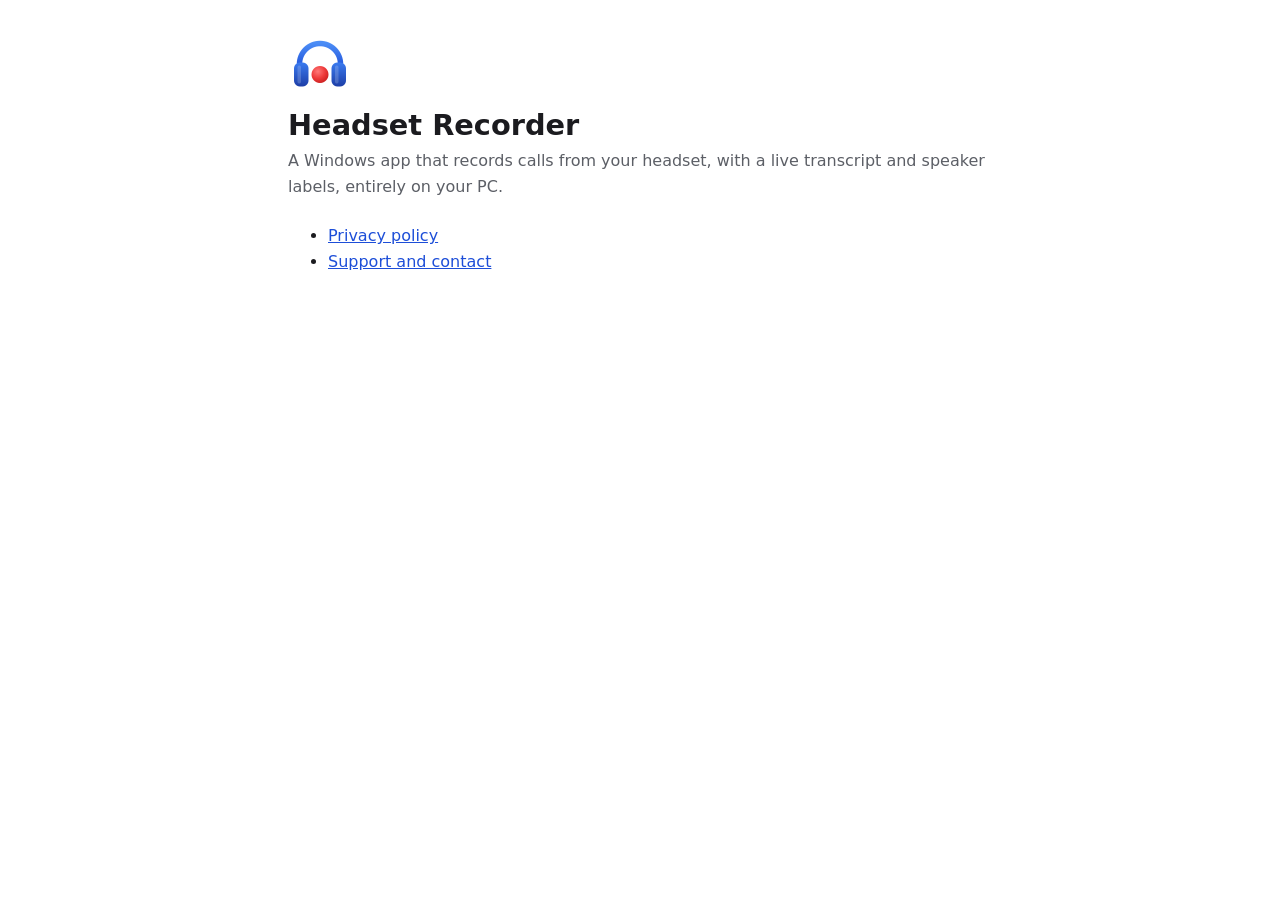
==== index.html @ 3c8af76c "Headset Recorder site: landing page and privacy policy Co-Authored-By: Claude Opus 5.5 <noreply@anth" ====
<!doctype html>
<html lang="en"><head><meta charset="utf-8"><meta name="viewport" content="width=device-width, initial-scale=1">
<title>Headset Recorder</title><link rel="stylesheet" href="style.css"><link rel="icon" href="icon.png"></head>
<body><header><img src="icon.png" alt=""><h1>Headset Recorder</h1></header>
<p class="meta">A Windows app that records calls from your headset, with a live transcript and speaker labels, entirely on your PC.</p>
<ul>
<li><a href="privacy.html">Privacy policy</a></li>
<li><a href="https://github.com/richardpowellus/headset-recorder/issues">Support and contact</a></li>
</ul>
</body></html>
---- style.css ----
:root { --bg: #ffffff; --fg: #1b1b1f; --muted: #5c5f66; --accent: #1d4ed8; --rule: #e3e4e8; }
@media (prefers-color-scheme: dark) { :root { --bg: #18181b; --fg: #ececf1; --muted: #a1a1aa; --accent: #7aa7ff; --rule: #2e2e33; } }
html { background: var(--bg); color: var(--fg); }
body { font: 16px/1.6 "Segoe UI Variable Text", "Segoe UI", system-ui, sans-serif; max-width: 44rem; margin: 0 auto; padding: 2rem 1rem 4rem; }
h1 { font-size: 1.8rem; line-height: 1.25; margin: 0 0 .25rem; }
h2 { font-size: 1.15rem; margin: 2rem 0 .5rem; padding-top: 1rem; border-top: 1px solid var(--rule); }
a { color: var(--accent); }
code { font: .9em Consolas, monospace; }
.meta { color: var(--muted); margin: 0 0 1.5rem; }
header img { width: 64px; height: 64px; display: block; margin-bottom: .75rem; }
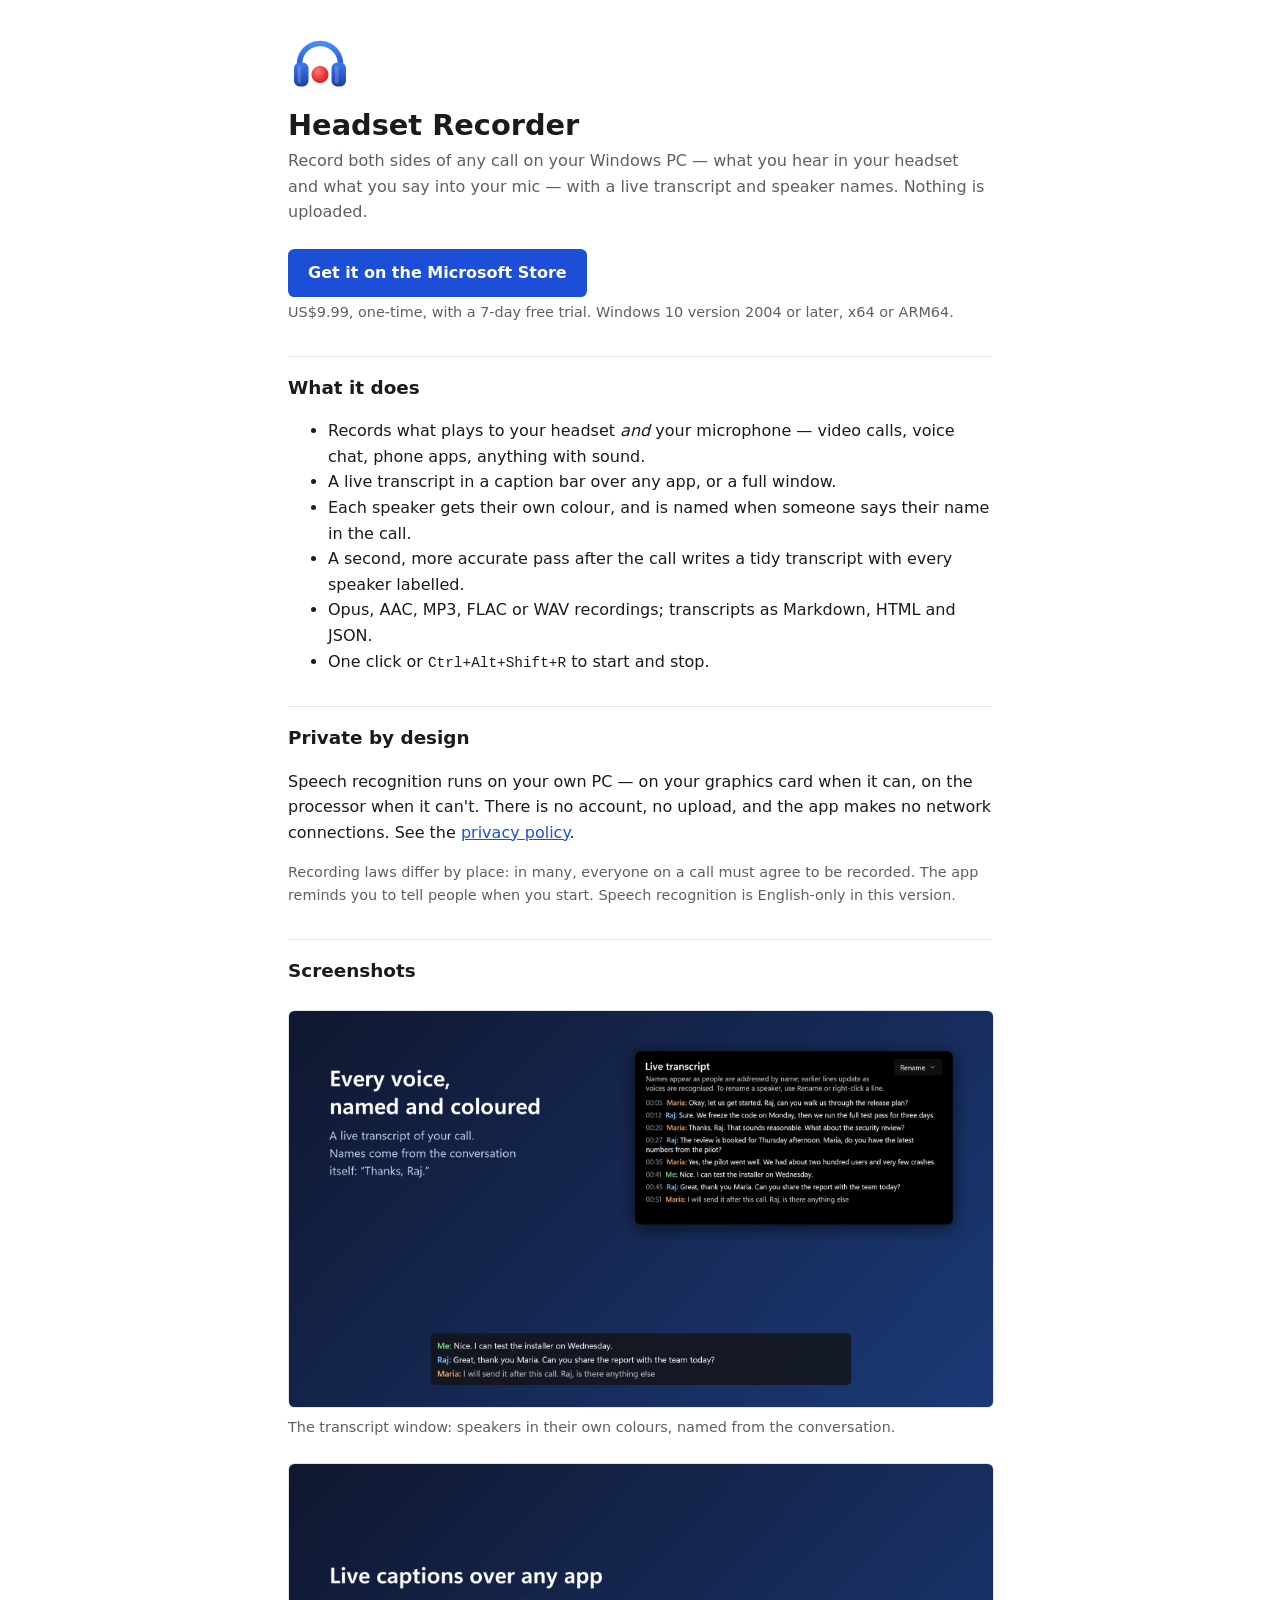
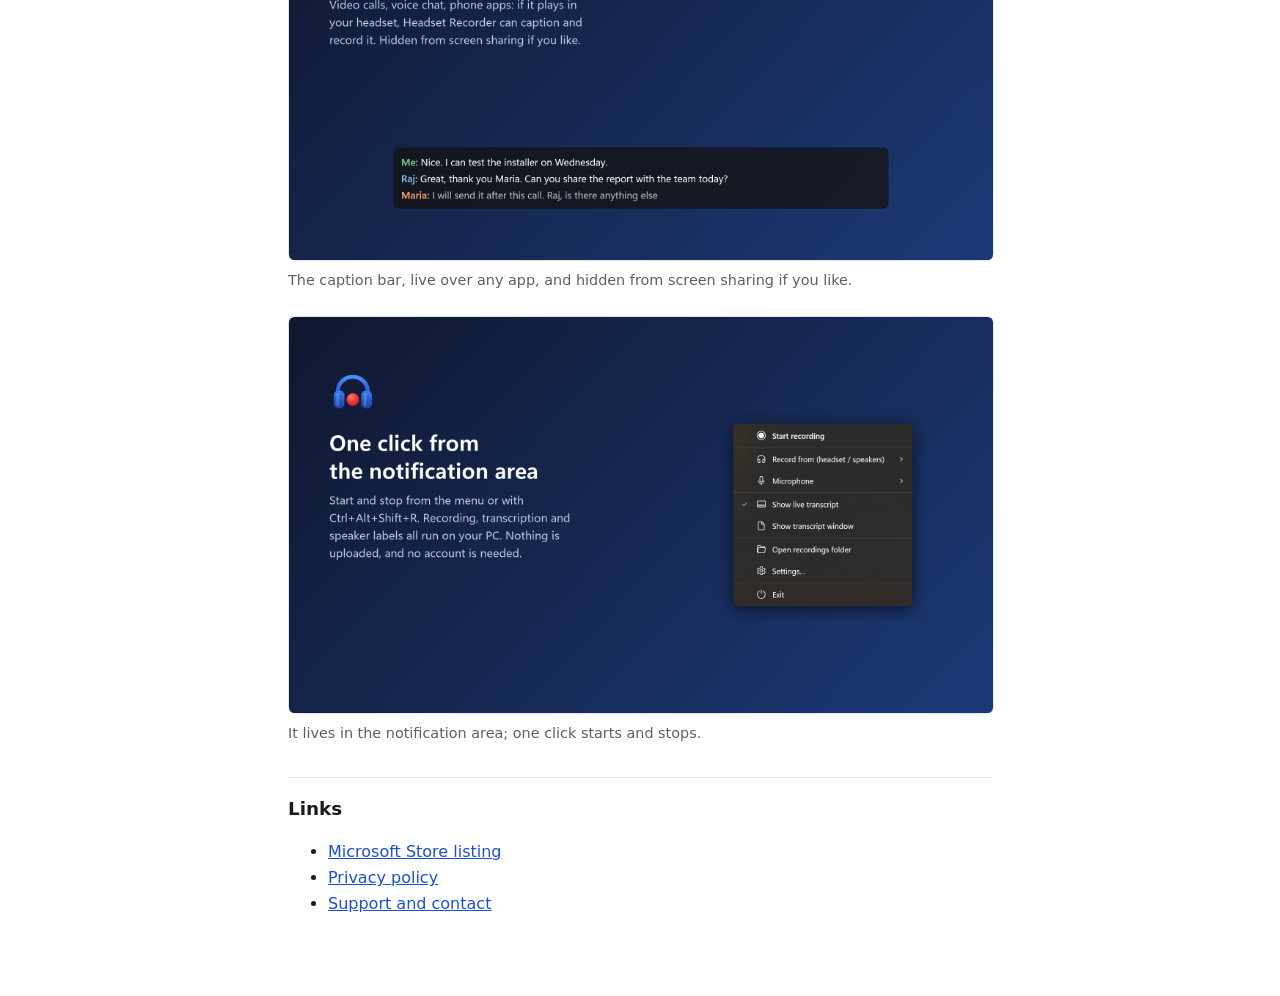
==== commit 390c4d4a: "Landing page: Store link, screenshots and what the app actually does The page was three lines and tw" ====
--- a/index.html
+++ b/index.html
@@ -1,9 +1,43 @@
 <!doctype html>
 <html lang="en"><head><meta charset="utf-8"><meta name="viewport" content="width=device-width, initial-scale=1">
-<title>Headset Recorder</title><link rel="stylesheet" href="style.css"><link rel="icon" href="icon.png"></head>
+<title>Headset Recorder — call recorder with live transcripts for Windows</title>
+<meta name="description" content="Headset Recorder records both sides of any call on your Windows PC — what you hear in your headset and what you say — with a live transcript and speaker names. Everything runs on your own PC.">
+<link rel="stylesheet" href="style.css"><link rel="icon" href="icon.png"></head>
 <body><header><img src="icon.png" alt=""><h1>Headset Recorder</h1></header>
-<p class="meta">A Windows app that records calls from your headset, with a live transcript and speaker labels, entirely on your PC.</p>
+<p class="meta">Record both sides of any call on your Windows PC — what you hear in your headset and what you say
+into your mic — with a live transcript and speaker names. Nothing is uploaded.</p>
+
+<p class="cta"><a class="button" href="https://apps.microsoft.com/detail/9N2HL1HGM8HC">Get it on the Microsoft Store</a></p>
+<p class="meta small">US$9.99, one-time, with a 7-day free trial. Windows 10 version 2004 or later, x64 or ARM64.</p>
+
+<h2>What it does</h2>
 <ul>
+<li>Records what plays to your headset <em>and</em> your microphone — video calls, voice chat, phone apps, anything with sound.</li>
+<li>A live transcript in a caption bar over any app, or a full window.</li>
+<li>Each speaker gets their own colour, and is named when someone says their name in the call.</li>
+<li>A second, more accurate pass after the call writes a tidy transcript with every speaker labelled.</li>
+<li>Opus, AAC, MP3, FLAC or WAV recordings; transcripts as Markdown, HTML and JSON.</li>
+<li>One click or <code>Ctrl+Alt+Shift+R</code> to start and stop.</li>
+</ul>
+
+<h2>Private by design</h2>
+<p>Speech recognition runs on your own PC — on your graphics card when it can, on the processor when it can't.
+There is no account, no upload, and the app makes no network connections. See the
+<a href="privacy.html">privacy policy</a>.</p>
+<p class="meta small">Recording laws differ by place: in many, everyone on a call must agree to be recorded.
+The app reminds you to tell people when you start. Speech recognition is English-only in this version.</p>
+
+<h2>Screenshots</h2>
+<figure><img src="shots/transcript.png" alt="The full transcript window, with each speaker's lines in their own colour and named.">
+<figcaption>The transcript window: speakers in their own colours, named from the conversation.</figcaption></figure>
+<figure><img src="shots/captions.png" alt="A narrow caption bar showing live transcribed speech over another application.">
+<figcaption>The caption bar, live over any app, and hidden from screen sharing if you like.</figcaption></figure>
+<figure><img src="shots/menu.png" alt="The notification-area menu, with recording controls and format options.">
+<figcaption>It lives in the notification area; one click starts and stops.</figcaption></figure>
+
+<h2>Links</h2>
+<ul>
+<li><a href="https://apps.microsoft.com/detail/9N2HL1HGM8HC">Microsoft Store listing</a></li>
 <li><a href="privacy.html">Privacy policy</a></li>
 <li><a href="https://github.com/richardpowellus/headset-recorder/issues">Support and contact</a></li>
 </ul>
--- a/style.css
+++ b/style.css
@@ -8,3 +8,11 @@
 code { font: .9em Consolas, monospace; }
 .meta { color: var(--muted); margin: 0 0 1.5rem; }
 header img { width: 64px; height: 64px; display: block; margin-bottom: .75rem; }
+.cta { margin: 1.5rem 0 .25rem; }
+.button { display: inline-block; background: var(--accent); color: var(--bg); text-decoration: none;
+  font-weight: 600; padding: .7rem 1.25rem; border-radius: .4rem; }
+.button:hover, .button:focus-visible { filter: brightness(1.12); }
+.small { font-size: .9rem; }
+figure { margin: 1.5rem 0; }
+figure img { width: 100%; height: auto; display: block; border: 1px solid var(--rule); border-radius: .4rem; }
+figcaption { color: var(--muted); font-size: .9rem; margin-top: .5rem; }
